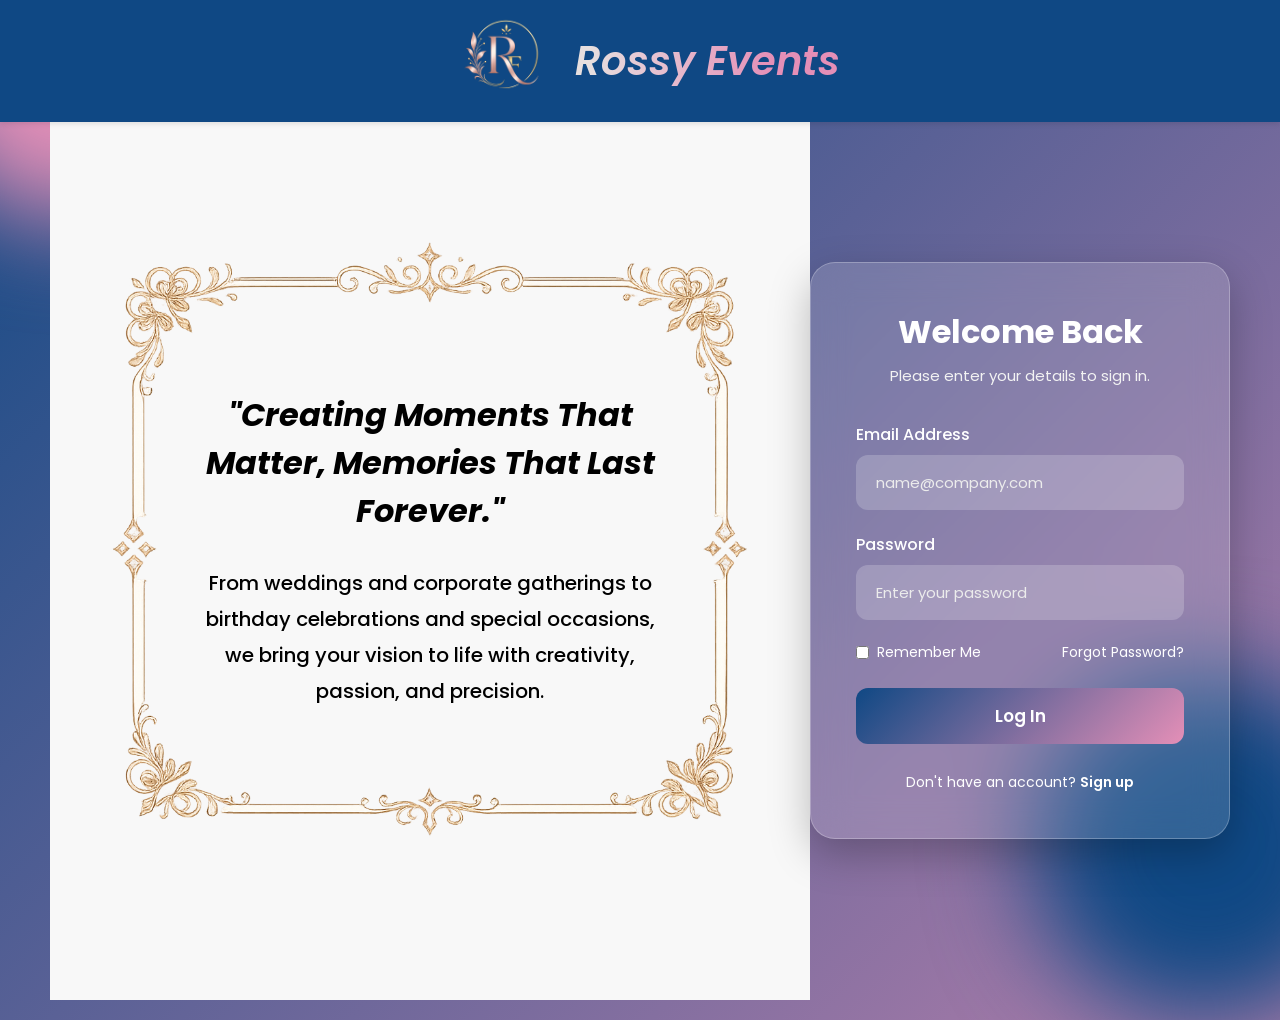
==== html/index.html @ cb3fe90f "initial commit" ====
<!DOCTYPE html>
<html lang="en">
<head>
    <meta charset="UTF-8">
    <meta name="viewport" content="width=device-width, initial-scale=1.0">
    <title>Event Management System</title>
    <link rel="icon" type="image/x-icon" href="images/icon2.png">
    <link rel="stylesheet" href="../css/design.css">

    <title>Login</title>
    <style>
       /* ===========================
   Google Font
=========================== */
@import url('https://fonts.googleapis.com/css2?family=Poppins:wght@300;400;500;600;700&display=swap');

/* ===========================
   Reset
=========================== */
*{
    margin:0;
    padding:0;
    box-sizing:border-box;
    font-family:'Poppins',sans-serif;
}

body{
    display:flex;
    justify-content:center;
    align-items:center;
    min-height:100vh;
    overflow:hidden;

    background:linear-gradient(-45deg,
    #0f4884,
    #1c6bb5,
    #e48fb7,
    #0f4884);

    background-size:400% 400%;
    animation:bgAnimation 12s ease infinite;
}

/* Animated Background */

@keyframes bgAnimation{

    0%{
        background-position:0% 50%;
    }

    50%{
        background-position:100% 50%;
    }

    100%{
        background-position:0% 50%;
    }

}

/* ===========================
   Floating Circles
=========================== */

body::before,
body::after{

    content:"";
    position:absolute;
    border-radius:50%;
    filter:blur(50px);
    z-index:-1;

}

body::before{

    width:300px;
    height:300px;
    background:#e48fb7;
    top:-80px;
    left:-80px;
    animation:float1 8s infinite alternate;

}

body::after{

    width:350px;
    height:350px;
    background:#0f4884;
    bottom:-120px;
    right:-100px;
    animation:float2 10s infinite alternate;

}

@keyframes float1{

    from{
        transform:translateY(0);
    }

    to{
        transform:translateY(50px);
    }

}

@keyframes float2{

    from{
        transform:translateY(0);
    }

    to{
        transform:translateY(-60px);
    }

}

/* ===========================
   Login Card
=========================== */

.login-container{

    width:100%;
    max-width:420px;

    padding:45px;

    border-radius:25px;

    background:rgba(255,255,255,.15);

    backdrop-filter:blur(18px);

    border:1px solid rgba(255,255,255,.25);

    box-shadow:
    0 15px 40px rgba(0,0,0,.25);

    animation:loginFade .8s ease;

}

/* Fade Animation */

@keyframes loginFade{

    from{

        opacity:0;
        transform:translateY(40px);

    }

    to{

        opacity:1;
        transform:translateY(0);

    }

}

/* ===========================
   Header
=========================== */

.login-header{

    text-align:center;
    margin-bottom:35px;

}

.login-header h2{

    color:#fff;
    font-size:32px;
    font-weight:700;
    margin-bottom:8px;

}

.login-header p{

    color:#f3f3f3;
    font-size:15px;

}

/* ===========================
   Inputs
=========================== */

.input-group{

    margin-bottom:22px;

}

.input-group label{

    display:block;
    margin-bottom:8px;

    color:#fff;
    font-weight:500;

}

.input-group input{

    width:100%;
    padding:14px 18px;

    border-radius:12px;

    border:2px solid transparent;

    background:rgba(255,255,255,.20);

    color:#fff;

    font-size:15px;

    transition:.35s;

}

.input-group input::placeholder{

    color:#ececec;

}

.input-group input:focus{

    outline:none;

    border-color:#e48fb7;

    background:rgba(255,255,255,.28);

    box-shadow:
    0 0 15px rgba(228,143,183,.45);

}

/* ===========================
   Remember Me
=========================== */

.form-actions{

    display:flex;
    justify-content:space-between;
    align-items:center;

    margin-bottom:25px;

    color:#fff;
    font-size:14px;

}

.checkbox-label{

    display:flex;
    align-items:center;
    gap:8px;

}

.form-actions a{

    color:#fff;
    text-decoration:none;
    transition:.3s;

}

.form-actions a:hover{

    color:#e48fb7;

}

/* ===========================
   Login Button
=========================== */

.btn-login{

    width:100%;
    padding:15px;

    border:none;

    border-radius:12px;

    background:linear-gradient(135deg,#0f4884,#e48fb7);

    color:#fff;

    font-size:17px;

    font-weight:600;

    cursor:pointer;

    transition:.35s;

}

.btn-login:hover{

    transform:translateY(-3px);

    box-shadow:
    0 10px 25px rgba(228,143,183,.45);

}

/* Button Click */

.btn-login:active{

    transform:scale(.98);

}

/* ===========================
   Footer
=========================== */

.login-footer{

    margin-top:28px;

    text-align:center;

    color:#fff;

    font-size:14px;

}

.login-footer a{

    color:#fff;

    font-weight:600;

    text-decoration:none;

}

.login-footer a:hover{

    color:#e48fb7;

}

/* ===========================
   Responsive
=========================== */

@media(max-width:480px){

    .login-container{

        margin:20px;
        padding:30px;

    }

    .login-header h2{

        font-size:28px;

    }

}
    </style>
</head>
<body>
     <header class="main-header">

        <!-- header logo section -->
        <div class="header-container">
            <img src="/images/icon2.png" alt="" class="header-logo">
            <h1 class="header-name"><i>Rossy Events</i></h1>
        </div>

        <!-- Hamburger Icon -->
        <div class="hamburger" id="hamburger">
            <span></span>
            <span></span>
            <span></span>
       </div>

        <!-- Navbar section -->
        <!-- <nav class="navbar">
            <ul class="nav-links" id="navLinks"> -->
               <!-- <li><a href="#">Home</a></li>
               <li><a href="#">Events</a></li>
               <li><a href="#">Venues</a></li>
               <li><a href="#">Contact</a></li> -->
               <!-- <li>
                   <button class="login-btn">
                       <a href="login.html">Login</a>
                    </button>
              </li>
            </ul>  
        </nav>   -->
    </header>

    <!-- page section -->
     <section class="hero-section">
         <div class="frame">
         <div class="frame-content">
            <i><h2>"Creating Moments That Matter, Memories That Last Forever."</h2></i>
            <h4>From weddings and corporate gatherings to birthday celebrations and special occasions, we bring your vision to life with creativity, passion, and precision.</h4>
         </div>
         </div>
     </section>

     <div class="login-container">
    <div class="login-header">
        <h2>Welcome Back</h2>
        <p>Please enter your details to sign in.</p>
    </div>
    
    <form id="loginForm">
        <div class="input-group">
            <label for="email">Email Address</label>
            <input type="email" id="email" name="email" placeholder="name@company.com" required>
        </div>
        
        <div class="input-group">
            <label for="password">Password</label>
            <input type="password" id="password" name="password" placeholder="Enter your password" required>
        </div>
        
        <div class="form-actions">
            <label class="checkbox-label">
                <input type="checkbox" name="remember"> Remember Me
            </label>
            <a href="./forgot.html">Forgot Password?</a>
        </div>
        
        <button type="submit" class="btn-login">Log In</button>
    </form>
    
    <div class="login-footer">
        <p>Don't have an account? <a href="./register.html">Sign up</a></p>
    </div>
</div>

<script>
document.getElementById("loginForm").addEventListener("submit", function(e) {
    e.preventDefault();

    const email = document.getElementById("email").value;
    const password = document.getElementById("password").value;

    if (email !== "" && password !== "") {
        alert("Login Successful!");
        window.location.href = "home.html";
    } else {
        alert("Please enter your email and password.");
    }
});
</script>

     <script src="../script.js"></script>
</body>
</html>
---- css/design.css ----
@import url('https://fonts.googleapis.com/css2?family=Miniver&family=Poppins:ital,wght@0,400;0,500;0,600;0,700;1,400&display=swap');

body {
   margin: 0;
   padding-top: 100px;
   font-family: 'poppins', sans-serif;
}

/* header logo */
.main-header {
   position: fixed;
   top: 0;
   left: 0;
   width: 100%;
   box-sizing: border-box;
   padding: 1px 40px;
   z-index: 9999;
   background-color: #0f4884;

   display: flex;
   justify-content: center;
   align-items: center;
   box-shadow: 0 2px 5px rgba(0,0,0,0.1);
}

.header-container {
   display: flex;
   align-items: center;
   gap: 15px;
}

.header-logo {
   height: 120px;
   width: auto;
   object-fit: contain;
}

.header-name {
   font-size: 40px;
   font-weight: 600;
   font-family: "Brush Script MT", cursive;
   margin: 0;
   
   background: linear-gradient(to right, #E6DFDF 5%, #e48fb7 75%);
   -webkit-background-clip: text;
   -webkit-text-fill-color: transparent;
}

/* navbar section */
.navbar {
   display: flex;
   align-items: center;
   padding: 15px 40px;
}
.nav-links {
   display: flex;
   gap: 25px;
   list-style: none;
   margin-left: auto;
}

.nav-links li {
   margin-left: 20px;
}

.nav-links a{
   text-decoration: none;
   color: #ffffff;
   font-weight: 500;
   font-size: 16px;
   transition: color 0.2s ease-in-out;
}

/* .nav-links a:hover {
    color: #922a2a;
} */

.login-btn {
   cursor: pointer;
   background-color: #0f4884;
   padding: 3px 10px;
   font-size: 15px;
   font-weight: 600;
   border-radius: 4px;
   transition: all 0.2s ease;
}

.login-btn:hover{
   background-color: #e48fb7;
}

.login-btn:active{
   transform: translateY(0);
}

/* page section */
.hero-section {
   display: flex;
   min-height: 100vh;
   justify-content: center;
   align-items: center;
   padding: 30px;
   background: #f8f8f8;
}

.frame {
   width: 700px;
   height: 700px;
   background: url(/images/frame1.png) center/contain no-repeat;
   display: flex;
   justify-content: center;
   align-items: center;
}

.frame-content {
   width: 65%;
   text-align: center;
}

.frame-content h2{
   margin-bottom: 30px;
   font-size: 32px;
   line-height: 1.5;
   font-style: italic;
}

.frame-content h4{
   font-size: 20px;
   line-height: 1.8;
   font-weight: 500;
}


.main-header.sticky{
    position: fixed;
    top: 0;
    width: 100%;
    background: white;
    box-shadow: 0 3px 10px rgba(0,0,0,0.2);
    z-index: 1000;
}


/* ==========================
   Hamburger Menu
========================== */

.hamburger{
    display:none;
    flex-direction:column;
    cursor:pointer;
    gap:6px;
}

.hamburger span{
   cursor:pointer;
    width:28px;
    height:3px;
    background:#fff;
    border-radius:5px;
    transition:0.3s;
}

/* ==========================
   Responsive Design
========================== */

@media (max-width:768px){

    .main-header{
        padding:15px 20px;
    }

    .header-logo{
        height:70px;
    }

    .header-name{
        font-size:30px;
    }

    .navbar{
        padding:0;
    }

    .hamburger{
        display:flex;
    }

    .nav-links{

        position:absolute;
        top:100%;
        right:0;

        width:220px;

        background:#3772b1;

        flex-direction:column;

        align-items:center;

        gap:20px;

        padding:20px;

        display:none;

        box-shadow:0 5px 10px rgba(0,0,0,.2);

    }

    .nav-links.active{
        display:flex;
    }

    .nav-links li{
        margin:0;
    }

    .hero-section {
        padding:40px 15px;
    }

    .frame {
        width: 95vw;
        height: 95vw;
        max-width: 400px;
        max-height: 400px;

       position: relative;
       background: url(/images/frame1.png) center/contain no-repeat;
    }

    .frame-content {
        width: 58%;
        position: absolute;
        top: 54%;
        left: 50%;
        transform: translate(-50%, -50%);
        text-align: center;
    }

    .frame-content h2{
        font-size: 16px;
        line-height: 1.5;
        margin-bottom: 18px;
    }

    .frame-content h4{
        font-size: 10px;
        line-height: 1.8;
        font-weight: 500;
    }
}
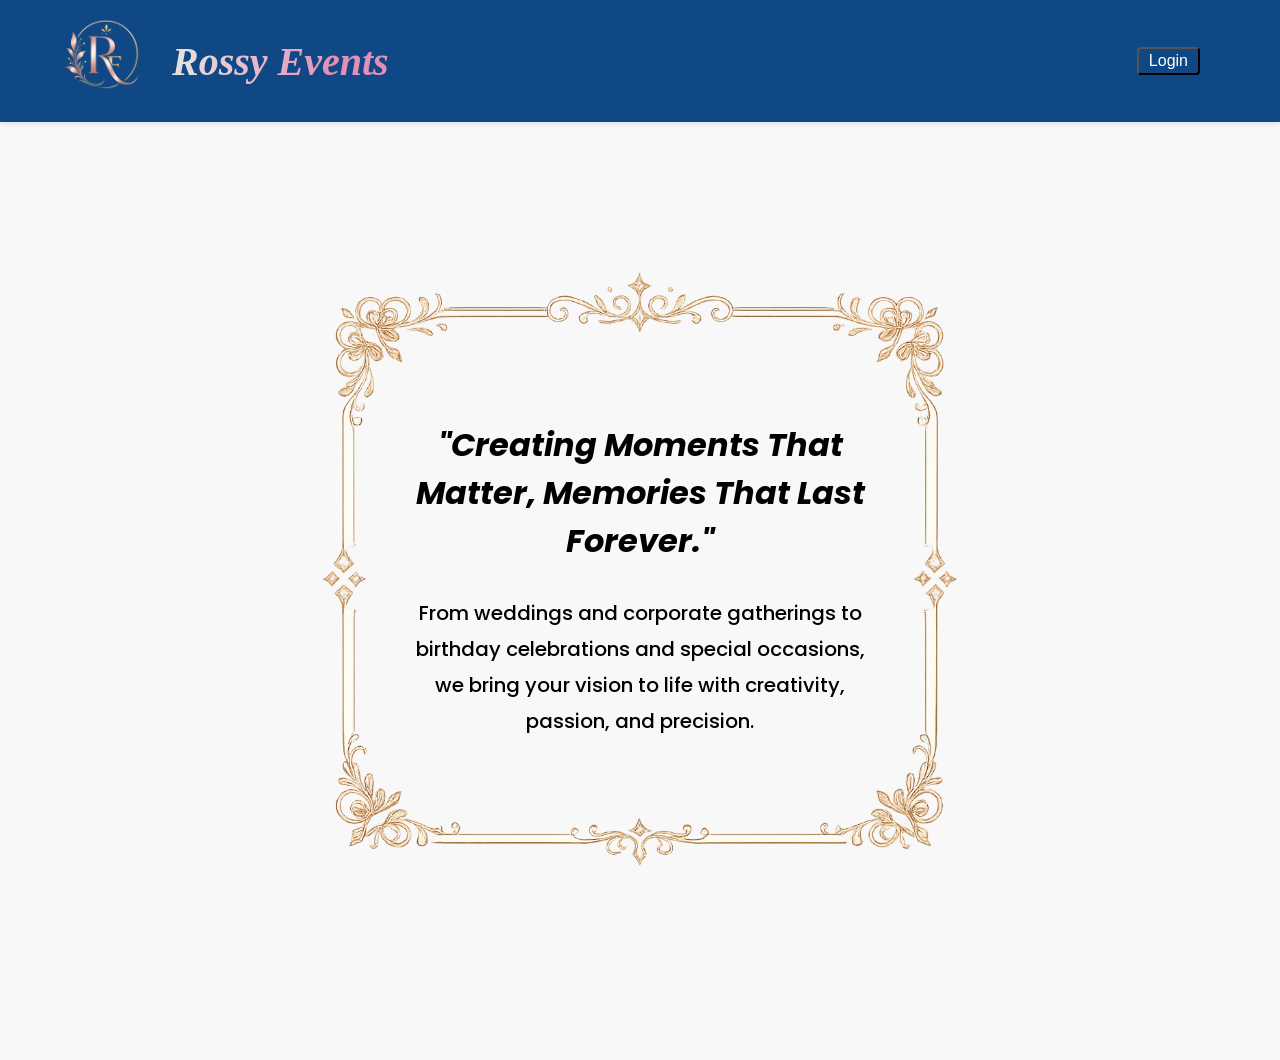
==== commit adc87819: "initial commit" ====
--- a/html/index.html
+++ b/html/index.html
@@ -6,387 +6,6 @@
     <title>Event Management System</title>
     <link rel="icon" type="image/x-icon" href="images/icon2.png">
     <link rel="stylesheet" href="../css/design.css">
-
-    <title>Login</title>
-    <style>
-       /* ===========================
-   Google Font
-=========================== */
-@import url('https://fonts.googleapis.com/css2?family=Poppins:wght@300;400;500;600;700&display=swap');
-
-/* ===========================
-   Reset
-=========================== */
-*{
-    margin:0;
-    padding:0;
-    box-sizing:border-box;
-    font-family:'Poppins',sans-serif;
-}
-
-body{
-    display:flex;
-    justify-content:center;
-    align-items:center;
-    min-height:100vh;
-    overflow:hidden;
-
-    background:linear-gradient(-45deg,
-    #0f4884,
-    #1c6bb5,
-    #e48fb7,
-    #0f4884);
-
-    background-size:400% 400%;
-    animation:bgAnimation 12s ease infinite;
-}
-
-/* Animated Background */
-
-@keyframes bgAnimation{
-
-    0%{
-        background-position:0% 50%;
-    }
-
-    50%{
-        background-position:100% 50%;
-    }
-
-    100%{
-        background-position:0% 50%;
-    }
-
-}
-
-/* ===========================
-   Floating Circles
-=========================== */
-
-body::before,
-body::after{
-
-    content:"";
-    position:absolute;
-    border-radius:50%;
-    filter:blur(50px);
-    z-index:-1;
-
-}
-
-body::before{
-
-    width:300px;
-    height:300px;
-    background:#e48fb7;
-    top:-80px;
-    left:-80px;
-    animation:float1 8s infinite alternate;
-
-}
-
-body::after{
-
-    width:350px;
-    height:350px;
-    background:#0f4884;
-    bottom:-120px;
-    right:-100px;
-    animation:float2 10s infinite alternate;
-
-}
-
-@keyframes float1{
-
-    from{
-        transform:translateY(0);
-    }
-
-    to{
-        transform:translateY(50px);
-    }
-
-}
-
-@keyframes float2{
-
-    from{
-        transform:translateY(0);
-    }
-
-    to{
-        transform:translateY(-60px);
-    }
-
-}
-
-/* ===========================
-   Login Card
-=========================== */
-
-.login-container{
-
-    width:100%;
-    max-width:420px;
-
-    padding:45px;
-
-    border-radius:25px;
-
-    background:rgba(255,255,255,.15);
-
-    backdrop-filter:blur(18px);
-
-    border:1px solid rgba(255,255,255,.25);
-
-    box-shadow:
-    0 15px 40px rgba(0,0,0,.25);
-
-    animation:loginFade .8s ease;
-
-}
-
-/* Fade Animation */
-
-@keyframes loginFade{
-
-    from{
-
-        opacity:0;
-        transform:translateY(40px);
-
-    }
-
-    to{
-
-        opacity:1;
-        transform:translateY(0);
-
-    }
-
-}
-
-/* ===========================
-   Header
-=========================== */
-
-.login-header{
-
-    text-align:center;
-    margin-bottom:35px;
-
-}
-
-.login-header h2{
-
-    color:#fff;
-    font-size:32px;
-    font-weight:700;
-    margin-bottom:8px;
-
-}
-
-.login-header p{
-
-    color:#f3f3f3;
-    font-size:15px;
-
-}
-
-/* ===========================
-   Inputs
-=========================== */
-
-.input-group{
-
-    margin-bottom:22px;
-
-}
-
-.input-group label{
-
-    display:block;
-    margin-bottom:8px;
-
-    color:#fff;
-    font-weight:500;
-
-}
-
-.input-group input{
-
-    width:100%;
-    padding:14px 18px;
-
-    border-radius:12px;
-
-    border:2px solid transparent;
-
-    background:rgba(255,255,255,.20);
-
-    color:#fff;
-
-    font-size:15px;
-
-    transition:.35s;
-
-}
-
-.input-group input::placeholder{
-
-    color:#ececec;
-
-}
-
-.input-group input:focus{
-
-    outline:none;
-
-    border-color:#e48fb7;
-
-    background:rgba(255,255,255,.28);
-
-    box-shadow:
-    0 0 15px rgba(228,143,183,.45);
-
-}
-
-/* ===========================
-   Remember Me
-=========================== */
-
-.form-actions{
-
-    display:flex;
-    justify-content:space-between;
-    align-items:center;
-
-    margin-bottom:25px;
-
-    color:#fff;
-    font-size:14px;
-
-}
-
-.checkbox-label{
-
-    display:flex;
-    align-items:center;
-    gap:8px;
-
-}
-
-.form-actions a{
-
-    color:#fff;
-    text-decoration:none;
-    transition:.3s;
-
-}
-
-.form-actions a:hover{
-
-    color:#e48fb7;
-
-}
-
-/* ===========================
-   Login Button
-=========================== */
-
-.btn-login{
-
-    width:100%;
-    padding:15px;
-
-    border:none;
-
-    border-radius:12px;
-
-    background:linear-gradient(135deg,#0f4884,#e48fb7);
-
-    color:#fff;
-
-    font-size:17px;
-
-    font-weight:600;
-
-    cursor:pointer;
-
-    transition:.35s;
-
-}
-
-.btn-login:hover{
-
-    transform:translateY(-3px);
-
-    box-shadow:
-    0 10px 25px rgba(228,143,183,.45);
-
-}
-
-/* Button Click */
-
-.btn-login:active{
-
-    transform:scale(.98);
-
-}
-
-/* ===========================
-   Footer
-=========================== */
-
-.login-footer{
-
-    margin-top:28px;
-
-    text-align:center;
-
-    color:#fff;
-
-    font-size:14px;
-
-}
-
-.login-footer a{
-
-    color:#fff;
-
-    font-weight:600;
-
-    text-decoration:none;
-
-}
-
-.login-footer a:hover{
-
-    color:#e48fb7;
-
-}
-
-/* ===========================
-   Responsive
-=========================== */
-
-@media(max-width:480px){
-
-    .login-container{
-
-        margin:20px;
-        padding:30px;
-
-    }
-
-    .login-header h2{
-
-        font-size:28px;
-
-    }
-
-}
-    </style>
 </head>
 <body>
      <header class="main-header">
@@ -405,19 +24,19 @@
        </div>
 
         <!-- Navbar section -->
-        <!-- <nav class="navbar">
-            <ul class="nav-links" id="navLinks"> -->
+        <nav class="navbar">
+            <ul class="nav-links" id="navLinks">
                <!-- <li><a href="#">Home</a></li>
                <li><a href="#">Events</a></li>
                <li><a href="#">Venues</a></li>
                <li><a href="#">Contact</a></li> -->
-               <!-- <li>
+               <li>
                    <button class="login-btn">
                        <a href="login.html">Login</a>
                     </button>
               </li>
             </ul>  
-        </nav>   -->
+        </nav>  
     </header>
 
     <!-- page section -->
@@ -430,54 +49,6 @@
          </div>
      </section>
 
-     <div class="login-container">
-    <div class="login-header">
-        <h2>Welcome Back</h2>
-        <p>Please enter your details to sign in.</p>
-    </div>
-    
-    <form id="loginForm">
-        <div class="input-group">
-            <label for="email">Email Address</label>
-            <input type="email" id="email" name="email" placeholder="name@company.com" required>
-        </div>
-        
-        <div class="input-group">
-            <label for="password">Password</label>
-            <input type="password" id="password" name="password" placeholder="Enter your password" required>
-        </div>
-        
-        <div class="form-actions">
-            <label class="checkbox-label">
-                <input type="checkbox" name="remember"> Remember Me
-            </label>
-            <a href="./forgot.html">Forgot Password?</a>
-        </div>
-        
-        <button type="submit" class="btn-login">Log In</button>
-    </form>
-    
-    <div class="login-footer">
-        <p>Don't have an account? <a href="./register.html">Sign up</a></p>
-    </div>
-</div>
-
-<script>
-document.getElementById("loginForm").addEventListener("submit", function(e) {
-    e.preventDefault();
-
-    const email = document.getElementById("email").value;
-    const password = document.getElementById("password").value;
-
-    if (email !== "" && password !== "") {
-        alert("Login Successful!");
-        window.location.href = "home.html";
-    } else {
-        alert("Please enter your email and password.");
-    }
-});
-</script>
-
      <script src="../script.js"></script>
 </body>
 </html>
--- a/css/design.css
+++ b/css/design.css
@@ -18,7 +18,7 @@
    background-color: #0f4884;
 
    display: flex;
-   justify-content: center;
+   justify-content: space-between;
    align-items: center;
    box-shadow: 0 2px 5px rgba(0,0,0,0.1);
 }
@@ -26,13 +26,14 @@
 .header-container {
    display: flex;
    align-items: center;
-   gap: 15px;
+   gap: 12px;
 }
 
 .header-logo {
    height: 120px;
    width: auto;
    object-fit: contain;
+
 }
 
 .header-name {
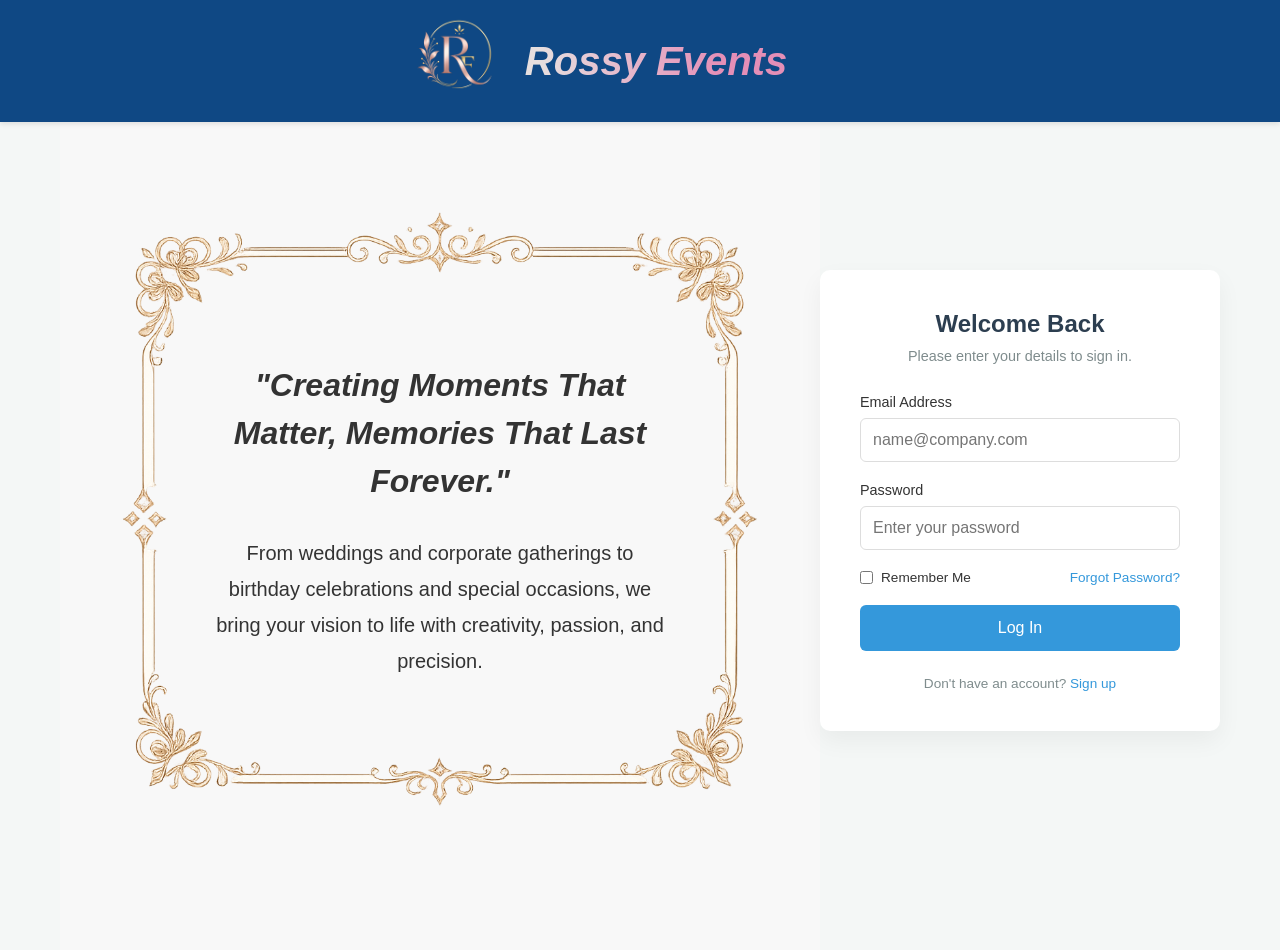
==== commit 373d3a7c: "Removed html folder" ====
--- a/html/index.html
+++ b/html/index.html
@@ -6,6 +6,121 @@
     <title>Event Management System</title>
     <link rel="icon" type="image/x-icon" href="images/icon2.png">
     <link rel="stylesheet" href="../css/design.css">
+    <style>
+        * {
+            box-sizing: border-box;
+            margin: 0;
+            padding: 0;
+            font-family: 'Segoe UI', Roboto, Helvetica, Arial, sans-serif;
+        }
+
+        body {
+            background-color: #f4f7f6;
+            display: flex;
+            justify-content: center;
+            align-items: center;
+            height: 100vh;
+            color: #333;
+        }
+
+        .login-container {
+            background-color: #ffffff;
+            padding: 40px;
+            border-radius: 10px;
+            box-shadow: 0 10px 25px rgba(0,0,0,0.05);
+            width: 100%;
+            max-width: 400px;
+        }
+
+        .login-header {
+            text-align: center;
+            margin-bottom: 30px;
+        }
+
+        .login-header h2 {
+            color: #2c3e50;
+            margin-bottom: 10px;
+        }
+
+        .login-header p {
+            color: #7f8c8d;
+            font-size: 0.9rem;
+        }
+
+        .input-group {
+            margin-bottom: 20px;
+        }
+
+        .input-group label {
+            display: block;
+            margin-bottom: 8px;
+            font-size: 0.9rem;
+            font-weight: 500;
+        }
+
+        .input-group input {
+            width: 100%;
+            padding: 12px;
+            border: 1px solid #ddd;
+            border-radius: 6px;
+            font-size: 1rem;
+            transition: border-color 0.3s ease, box-shadow 0.3s ease;
+        }
+
+        .input-group input:focus {
+            border-color: #3498db;
+            outline: none;
+            box-shadow: 0 0 5px rgba(52, 152, 219, 0.2);
+        }
+
+        .form-actions {
+            display: flex;
+            justify-content: space-between;
+            align-items: center;
+            margin-bottom: 20px;
+            font-size: 0.85rem;
+        }
+
+        .form-actions a {
+            color: #3498db;
+            text-decoration: none;
+        }
+
+        .checkbox-label {
+            display: flex;
+            align-items: center;
+            gap: 8px;
+        }
+
+        .btn-login {
+            width: 100%;
+            padding: 14px;
+            background-color: #3498db;
+            color: white;
+            border: none;
+            border-radius: 6px;
+            font-size: 1rem;
+            cursor: pointer;
+            transition: background-color 0.3s ease;
+        }
+
+        .btn-login:hover {
+            background-color: #2980b9;
+        }
+
+        .login-footer {
+            text-align: center;
+            margin-top: 25px;
+            font-size: 0.85rem;
+            color: #7f8c8d;
+        }
+
+        .login-footer a {
+            color: #3498db;
+            text-decoration: none;
+            font-weight: 500;
+        }
+    </style>
 </head>
 <body>
      <header class="main-header">
@@ -31,9 +146,9 @@
                <li><a href="#">Venues</a></li>
                <li><a href="#">Contact</a></li> -->
                <li>
-                   <button class="login-btn">
+                   <!-- <button class="login-btn">
                        <a href="login.html">Login</a>
-                    </button>
+                    </button> -->
               </li>
             </ul>  
         </nav>  
@@ -49,6 +164,54 @@
          </div>
      </section>
 
+     <div class="login-container">
+    <div class="login-header">
+        <h2>Welcome Back</h2>
+        <p>Please enter your details to sign in.</p>
+    </div>
+    
+    <form id="loginForm">
+        <div class="input-group">
+            <label for="email">Email Address</label>
+            <input type="email" id="email" name="email" placeholder="name@company.com" required>
+        </div>
+        
+        <div class="input-group">
+            <label for="password">Password</label>
+            <input type="password" id="password" name="password" placeholder="Enter your password" required>
+        </div>
+        
+        <div class="form-actions">
+            <label class="checkbox-label">
+                <input type="checkbox" name="remember"> Remember Me
+            </label>
+            <a href="./forgot.html">Forgot Password?</a>
+        </div>
+        
+        <button type="submit" class="btn-login">Log In</button>
+    </form>
+    
+    <div class="login-footer">
+        <p>Don't have an account? <a href="./register.html">Sign up</a></p>
+    </div>
+</div>
+
+<script>
+document.getElementById("loginForm").addEventListener("submit", function(e) {
+    e.preventDefault();
+
+    const email = document.getElementById("email").value;
+    const password = document.getElementById("password").value;
+
+    if (email !== "" && password !== "") {
+        alert("Login Successful!");
+        window.location.href = "home.html";
+    } else {
+        alert("Please enter your email and password.");
+    }
+});
+</script>
+
      <script src="../script.js"></script>
 </body>
 </html>
--- a/css/design.css
+++ b/css/design.css
@@ -18,7 +18,7 @@
    background-color: #0f4884;
 
    display: flex;
-   justify-content: space-between;
+   justify-content: center;
    align-items: center;
    box-shadow: 0 2px 5px rgba(0,0,0,0.1);
 }
@@ -102,6 +102,7 @@
    align-items: center;
    padding: 30px;
    background: #f8f8f8;
+   padding-top: 70px;
 }
 
 .frame {
@@ -136,7 +137,7 @@
     position: fixed;
     top: 0;
     width: 100%;
-    background: white;
+    background: rgb(35, 46, 131);
     box-shadow: 0 3px 10px rgba(0,0,0,0.2);
     z-index: 1000;
 }
@@ -254,4 +255,136 @@
         line-height: 1.8;
         font-weight: 500;
     }
+}
+
+/* ===========================
+   Tablet (992px and below)
+=========================== */
+@media (max-width: 992px) {
+
+    body {
+        padding: 100px 20px 30px;
+        height: auto;
+        min-height: 100vh;
+        display: flex;
+        flex-direction: column;
+        justify-content: flex-start;
+        align-items: center;
+    }
+
+    .hero-section {
+        width: 100%;
+        margin-bottom: 30px;
+        display: flex;
+        justify-content: center;
+    }
+
+    .frame {
+        width: 100%;
+        max-width: 700px;
+        padding-bottom: 20px;
+    }
+
+    .login-container {
+        width: 100%;
+        max-width: 500px;
+    }
+}
+
+/* ===========================
+   Mobile (768px and below)
+=========================== */
+@media (max-width: 768px) {
+
+    body {
+        padding: 90px 15px 20px;
+    }
+
+    .hero-section {
+        width: 100%;
+        margin-bottom: 25px;
+    }
+
+    .frame {
+        width: 100%;
+        padding-bottom: 20px;
+        margin-bottom: 0%;
+    }
+
+    .frame-content h2 {
+        font-size: 28px;
+        text-align: center;
+    }
+
+    .frame-content h4 {
+        font-size: 15px;
+        text-align: center;
+        line-height: 1.6;
+    }
+
+    .login-container {
+        width: 100%;
+        max-width: 100%;
+        padding: 30px 20px;
+    }
+
+    .login-header h2 {
+        font-size: 28px;
+    }
+
+    .login-header p {
+        font-size: 14px;
+    }
+
+    .input-group input {
+        padding: 12px;
+        font-size: 15px;
+    }
+
+    .form-actions {
+        flex-direction: column;
+        align-items: flex-start;
+        gap: 10px;
+    }
+
+    .btn-login {
+        padding: 13px;
+        font-size: 16px;
+    }
+}
+
+/* ===========================
+   Small Mobile (480px and below)
+=========================== */
+@media (max-width: 480px) {
+
+    body {
+        padding: 80px 10px 20px;
+    }
+
+    .login-container {
+        padding: 25px 15px;
+        border-radius: 8px;
+    }
+
+    .login-header h2 {
+        font-size: 24px;
+    }
+
+    .login-header p {
+        font-size: 13px;
+    }
+
+    .frame-content h2 {
+        font-size: 18px;
+    }
+
+    .frame-content h4 {
+        font-size: 14px;
+    }
+
+    .btn-login {
+        font-size: 15px;
+        padding: 12px;
+    }
 }
